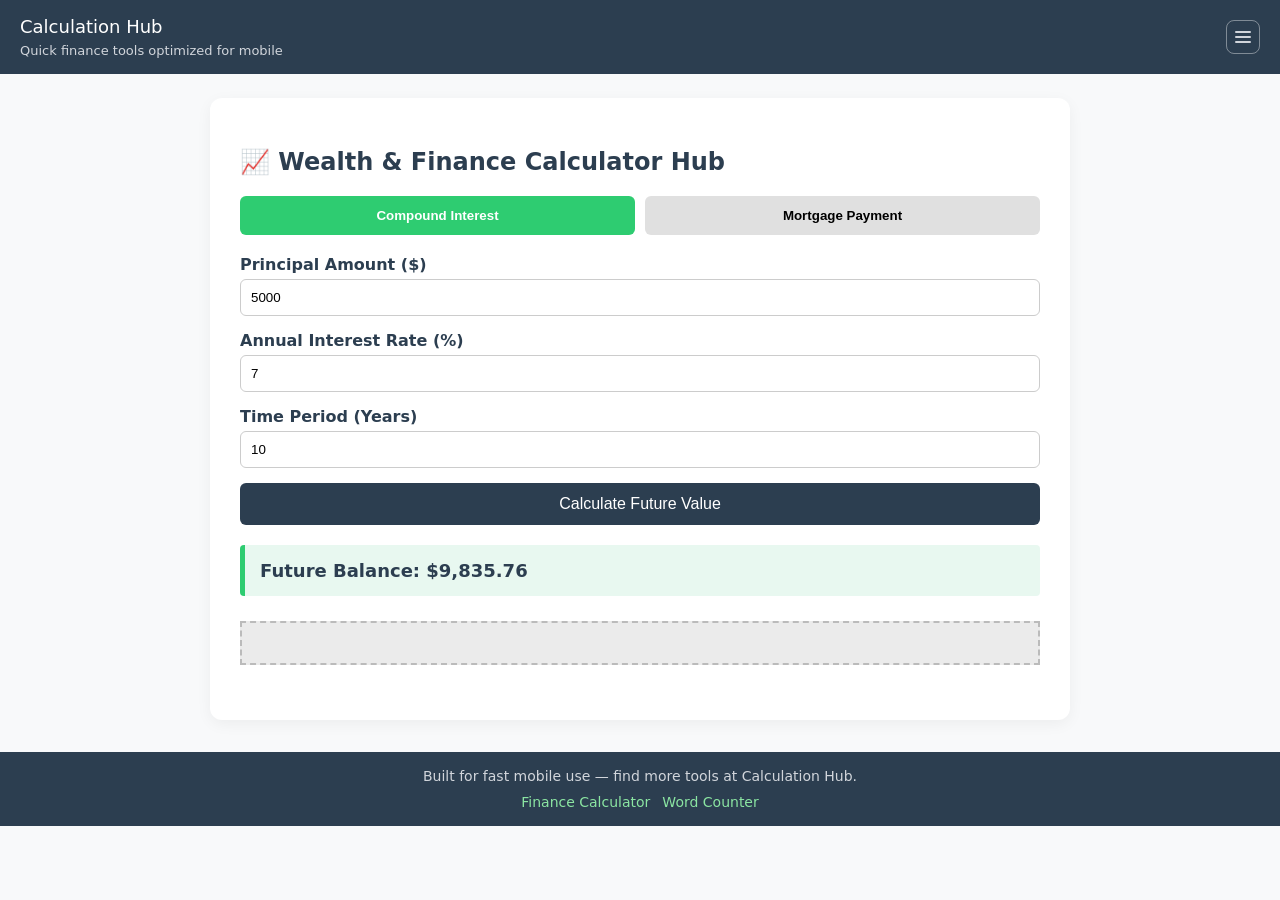
==== index.html @ b9206630 "ads integration" ====
<!DOCTYPE html>
<html lang="en">
<head>
    <meta charset="UTF-8">
    <meta name="viewport" content="width=device-width, initial-scale=1.0">
    <title>Ultimate Finance & Mortgage Calculator</title>
    <script async src="https://pagead2.googlesyndication.com/pagead/js/adsbygoogle.js?client=ca-pub-1607159692390166"
     crossorigin="anonymous"></script>
    <style>
        :root { --primary: #2ecc71; --dark: #2c3e50; --light: #f8f9fa; }
        body { font-family: 'Segoe UI', system-ui, sans-serif; background: var(--light); color: var(--dark); margin: 0; padding: 0; }
        .container { max-width: 800px; margin: 24px auto 32px; background: white; padding: 30px; border-radius: 12px; box-shadow: 0 4px 15px rgba(0,0,0,0.05); }
        .tabs { display: flex; gap: 10px; margin-bottom: 20px; }
        .tab-btn { flex: 1; padding: 12px; border: none; background: #e0e0e0; cursor: pointer; font-weight: bold; border-radius: 6px; transition: 0.3s; }
        .tab-btn.active { background: var(--primary); color: white; }
        .tab-content { display: none; }
        .tab-content.active { display: block; }
        .input-group { margin-bottom: 15px; }
        label { display: block; margin-bottom: 5px; font-weight: 600; }
        input { width: 100%; padding: 10px; border: 1px solid #ccc; border-radius: 6px; box-sizing: border-box; }
        button.calc-btn { width: 100%; padding: 12px; background: var(--dark); color: white; border: none; border-radius: 6px; font-size: 16px; cursor: pointer; }
        .result { margin-top: 20px; padding: 15px; background: #e8f8f0; border-left: 5px solid var(--primary); border-radius: 4px; font-size: 18px; font-weight: bold; }
        .ad-slot { margin: 25px 0; padding: 20px; background: #ebebeb; border: 2px dashed #bbb; text-align: center; color: #777; font-size: 12px; }
        .site-header,
        .site-footer { display: block; }
        .site-header { background: var(--dark); color: white; padding: 16px 20px; position: sticky; top: 0; z-index: 20; }
        .site-header .header-top { display: flex; justify-content: space-between; align-items: center; gap: 12px; position: relative; }
        .site-header .title { margin: 0; font-size: 18px; }
        .site-header .subtitle { margin: 6px 0 0; font-size: 13px; color: #d1d5db; }
        .site-header .nav-toggle { display: none; background: transparent; border: 1px solid rgba(255,255,255,0.4); border-radius: 8px; color: white; width: 42px; height: 42px; font-size: 20px; cursor: pointer; }
        .site-header .nav-menu { display: none; margin-top: 12px; gap: 10px; flex-direction: column; }
        .site-header.expanded .nav-menu { display: flex; }
        .header-actions { display: flex; align-items: center; gap: 10px; }
        .category-toggle { position: relative; background: transparent; border: 1px solid rgba(255,255,255,0.4); border-radius: 8px; width: 34px; height: 34px; cursor: pointer; display: inline-flex; align-items: center; justify-content: center; padding: 0; }
        .category-toggle span,
        .category-toggle::before,
        .category-toggle::after {
            content: "";
            position: absolute;
            width: 16px;
            height: 2px;
            background: #d1d5db;
            border-radius: 1px;
        }
        .category-toggle span { top: 50%; transform: translateY(-50%); }
        .category-toggle::before { top: 10px; }
        .category-toggle::after { bottom: 10px; }
        .category-toggle.open span,
        .category-toggle.open::before,
        .category-toggle.open::after { background: #8be5a2; }
        .category-menu {
            position: absolute;
            top: calc(100% + 10px);
            right: 0;
            width: min(260px, calc(100vw - 40px));
            background: rgba(44, 62, 80, 0.98);
            border: 1px solid rgba(255,255,255,0.12);
            border-radius: 12px;
            padding: 12px;
            display: flex;
            flex-direction: column;
            gap: 10px;
            opacity: 0;
            max-height: 0;
            overflow: hidden;
            transform: translateY(-10px);
            transition: opacity 0.2s ease, max-height 0.25s ease, transform 0.2s ease;
            z-index: 30;
        }
        .category-menu.expanded {
            opacity: 1;
            max-height: 240px;
            transform: translateY(0);
        }
        .category-btn { border: 1px solid rgba(255,255,255,0.18); background: rgba(255,255,255,0.06); color: white; border-radius: 10px; padding: 10px 14px; font-size: 13px; cursor: pointer; }
        .category-btn.active { background: rgba(255,255,255,0.14); }
        .nav-link { display: block; width: 100%; padding: 12px; border: 1px solid rgba(255,255,255,0.18); border-radius: 8px; background: rgba(255,255,255,0.05); color: white; text-align: left; font-weight: 600; cursor: pointer; }
        .nav-link.active { background: rgba(255,255,255,0.16); }
        .site-footer { background: var(--dark); color: #d1d5db; padding: 16px 20px; text-align: center; font-size: 14px; }
        .site-footer a { color: #8be5a2; text-decoration: none; }
        .footer-links { margin-top: 10px; display: flex; flex-wrap: wrap; justify-content: center; gap: 12px; }

        @media (max-width: 720px) {
            body { padding: 0; }
            .site-header,
            .site-footer { display: block; }
            .site-header { padding-bottom: 12px; }
            .site-header .header-top { width: 100%; }
            .site-header .header-right { width: 100%; justify-content: flex-end; flex-direction: column; align-items: flex-end; margin-left: 0; }
            .header-actions { margin-left: auto; }
            .site-header .nav-menu { display: none; flex-direction: column; }
            .site-header.expanded .nav-menu { display: flex; }
            .container { margin: 0; border-radius: 0; min-height: calc(100vh - 172px); box-shadow: none; }
            .container { padding: 20px; }
            .tabs { flex-direction: column; }
            .tab-btn { width: 100%; }
            .nav-toggle { display: inline-flex; justify-content: center; align-items: center; }
            .category-menu { width: min(240px, calc(100vw - 40px)); right: 10px; }
        }
    </style>
</head>
<body>
<header class="site-header">
    <div class="header-top">
        <div>
            <p class="title">Calculation Hub</p>
            <p class="subtitle">Quick finance tools optimized for mobile</p>
            <div class="category-menu" id="categoryMenu">
                <button class="category-btn active" onclick="setCategory('Finance', this)">Finance</button>
                <button class="category-btn" onclick="setCategory('Word Tools', this)">Word Tools</button>
            </div>
        </div>
        <div class="header-actions">
            <button class="category-toggle" aria-expanded="false" onclick="toggleCategoryMenu()"><span></span></button>
            <button class="nav-toggle" aria-expanded="false" onclick="toggleNav()">☰</button>
        </div>
    </div>
    <nav class="nav-menu" aria-label="Mobile navigation">
        <button class="nav-link active" onclick="switchTab('interest', this); toggleNav(false)">Compound Interest</button>
        <button class="nav-link" onclick="switchTab('mortgage', this); toggleNav(false)">Mortgage Payment</button>
        <a class="nav-link" href="word_counter.html">Word Counter</a>
    </nav>
</header>
<div class="container">
    <h2>📈 Wealth & Finance Calculator Hub</h2>
    
    <div class="tabs">
        <button class="tab-btn active" onclick="switchTab('interest')">Compound Interest</button>
        <button class="tab-btn" onclick="switchTab('mortgage')">Mortgage Payment</button>
    </div>

    <!-- COMPOUND INTEREST -->
    <div id="interest" class="tab-content active">
        <div class="input-group"><label>Principal Amount ($)</label><input type="number" id="p-amount" value="5000"></div>
        <div class="input-group"><label>Annual Interest Rate (%)</label><input type="number" id="p-rate" value="7" step="0.1"></div>
        <div class="input-group"><label>Time Period (Years)</label><input type="number" id="p-years" value="10"></div>
        <button class="calc-btn" onclick="calcInterest()">Calculate Future Value</button>
        <div id="interest-res" class="result">Future Balance: $9,835.76</div>
    </div>

    <!-- AD SLOT POSITION 1 (Keeps users viewing ads while shifting tabs) -->
    <div class="ad-slot">
        <!-- calculation-hub-ad -->
        <ins class="adsbygoogle"
            style="display:block"
            data-ad-client="ca-pub-1607159692390166"
            data-ad-slot="7543509719"
            data-ad-format="auto"
            data-full-width-responsive="true"></ins>
        <script>
            (adsbygoogle = window.adsbygoogle || []).push({});
        </script>
    </div>

    <!-- MORTGAGE CALCULATOR -->
    <div id="mortgage" class="tab-content">
        <div class="input-group"><label>Home Price ($)</label><input type="number" id="m-price" value="300000"></div>
        <div class="input-group"><label>Down Payment ($)</label><input type="number" id="m-down" value="60000"></div>
        <div class="input-group"><label>Interest Rate (%)</label><input type="number" id="m-rate" value="5" step="0.1"></div>
        <div class="input-group"><label>Loan Term (Years)</label><input type="number" id="m-years" value="30"></div>
        <button class="calc-btn" onclick="calcMortgage()">Calculate Monthly Payment</button>
        <div id="mortgage-res" class="result">Monthly Payment: $1,288.37</div>
    </div>
</div>

<script>
    function switchTab(tabId, source) {
        document.querySelectorAll('.tab-content').forEach(el => el.classList.remove('active'));
        document.querySelectorAll('.tab-btn').forEach(el => el.classList.remove('active'));
        document.querySelectorAll('.nav-link').forEach(el => el.classList.remove('active'));
        document.getElementById(tabId).classList.add('active');
        if (source) source.classList.add('active');
    }
    function toggleNav(forceOpen) {
        const header = document.querySelector('.site-header');
        const isOpen = typeof forceOpen === 'boolean' ? forceOpen : !header.classList.contains('expanded');
        header.classList.toggle('expanded', isOpen);
        document.querySelector('.nav-toggle').setAttribute('aria-expanded', isOpen);
    }
    function setCategory(category, element) {
        document.querySelectorAll('.category-btn').forEach(btn => btn.classList.toggle('active', btn === element));
        const subtitle = document.querySelector('.site-header .subtitle');
        if (category === 'Word Tools') {
            subtitle.textContent = 'Text utilities and quick calculators';
        } else {
            subtitle.textContent = 'Quick finance tools optimized for mobile';
        }
    }
    function toggleCategoryMenu(forceOpen) {
        const menu = document.getElementById('categoryMenu');
        const toggle = document.querySelector('.category-toggle');
        const isOpen = typeof forceOpen === 'boolean' ? forceOpen : !menu.classList.contains('expanded');
        menu.classList.toggle('expanded', isOpen);
        toggle.setAttribute('aria-expanded', isOpen);
        toggle.classList.toggle('open', isOpen);
    }
    function calcInterest() {
        let p = parseFloat(document.getElementById('p-amount').value);
        let r = parseFloat(document.getElementById('p-rate').value) / 100;
        let t = parseFloat(document.getElementById('p-years').value);
        let a = p * Math.pow((1 + r), t);
        document.getElementById('interest-res').innerText = `Future Balance: $${a.toFixed(2)}`;
    }
    function calcMortgage() {
        let p = parseFloat(document.getElementById('m-price').value) - parseFloat(document.getElementById('m-down').value);
        let r = (parseFloat(document.getElementById('m-rate').value) / 100) / 12;
        let n = parseFloat(document.getElementById('m-years').value) * 12;
        let m = p * (r * Math.pow(1 + r, n)) / (Math.pow(1 + r, n) - 1);
        document.getElementById('mortgage-res').innerText = `Monthly Payment: $${m.toFixed(2)}`;
    }
</script>
</div>
<footer class="site-footer">
    Built for fast mobile use — find more tools at Calculation Hub.
    <div class="footer-links">
        <a href="index.html">Finance Calculator</a>
        <a href="word_counter.html">Word Counter</a>
    </div>
</footer>
</body>
</html>
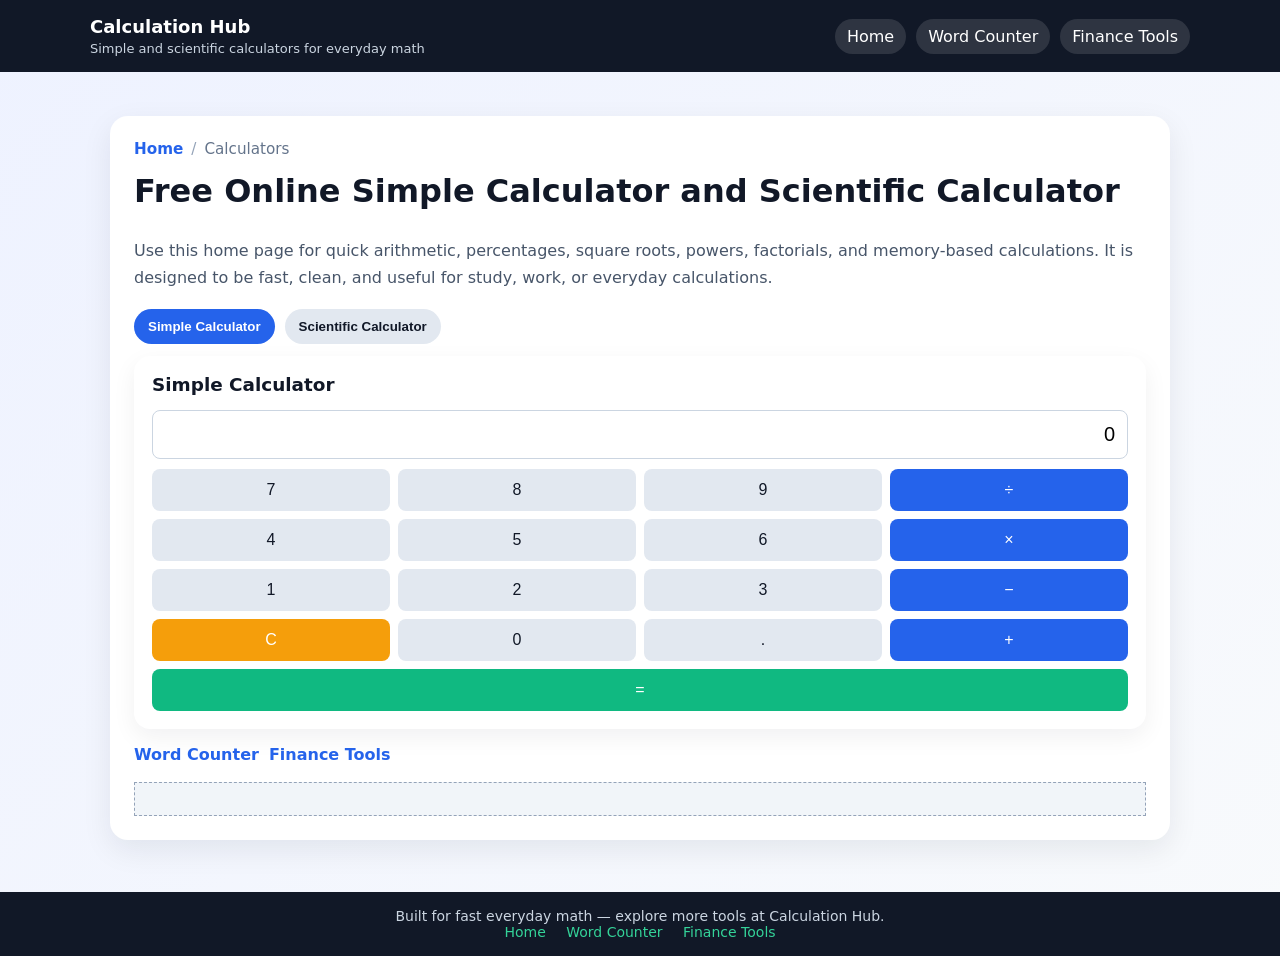
==== commit 4abb69b7: "home page upate" ====
--- a/index.html
+++ b/index.html
@@ -3,99 +3,82 @@
 <head>
     <meta charset="UTF-8">
     <meta name="viewport" content="width=device-width, initial-scale=1.0">
-    <title>Ultimate Finance & Mortgage Calculator</title>
-    <script async src="https://pagead2.googlesyndication.com/pagead/js/adsbygoogle.js?client=ca-pub-1607159692390166"
-     crossorigin="anonymous"></script>
+    <title>Free Online Simple Calculator and Scientific Calculator</title>
+    <meta name="description" content="Use our free online simple calculator and scientific calculator for everyday math, percentages, powers, square roots, and more.">
+    <meta name="keywords" content="simple calculator, scientific calculator, online calculator, math calculator, percentage calculator">
+    <meta name="robots" content="index,follow">
+    <link rel="canonical" href="https://calculation-hub.github.io/index.html">
+    <meta property="og:title" content="Free Online Simple Calculator and Scientific Calculator">
+    <meta property="og:description" content="A fast, mobile-friendly home for simple and scientific calculators.">
+    <meta property="og:type" content="website">
+    <meta property="og:url" content="https://calculation-hub.github.io/index.html">
+    <meta name="twitter:card" content="summary_large_image">
+    <meta name="twitter:title" content="Free Online Simple Calculator and Scientific Calculator">
+    <meta name="twitter:description" content="A fast, mobile-friendly home for simple and scientific calculators.">
+    <script type="application/ld+json">
+    {
+      "@context": "https://schema.org",
+      "@type": "WebSite",
+      "name": "Calculation Hub",
+      "url": "https://calculation-hub.github.io/",
+      "description": "Free online simple calculator, scientific calculator, finance tools, and word tools."
+    }
+    </script>
+    <script async src="https://www.googletagmanager.com/gtag/js?id=G-XHD0YSS1PD"></script>
+    <script>
+        window.dataLayer = window.dataLayer || [];
+        function gtag(){dataLayer.push(arguments);} 
+        gtag('js', new Date());
+        gtag('config', 'G-XHD0YSS1PD');
+    </script>
+    <script async src="https://pagead2.googlesyndication.com/pagead/js/adsbygoogle.js?client=ca-pub-1607159692390166" crossorigin="anonymous"></script>
     <style>
-        :root { --primary: #2ecc71; --dark: #2c3e50; --light: #f8f9fa; }
-        body { font-family: 'Segoe UI', system-ui, sans-serif; background: var(--light); color: var(--dark); margin: 0; padding: 0; }
-        .container { max-width: 800px; margin: 24px auto 32px; background: white; padding: 30px; border-radius: 12px; box-shadow: 0 4px 15px rgba(0,0,0,0.05); }
-        .tabs { display: flex; gap: 10px; margin-bottom: 20px; }
-        .tab-btn { flex: 1; padding: 12px; border: none; background: #e0e0e0; cursor: pointer; font-weight: bold; border-radius: 6px; transition: 0.3s; }
-        .tab-btn.active { background: var(--primary); color: white; }
-        .tab-content { display: none; }
-        .tab-content.active { display: block; }
-        .input-group { margin-bottom: 15px; }
-        label { display: block; margin-bottom: 5px; font-weight: 600; }
-        input { width: 100%; padding: 10px; border: 1px solid #ccc; border-radius: 6px; box-sizing: border-box; }
-        button.calc-btn { width: 100%; padding: 12px; background: var(--dark); color: white; border: none; border-radius: 6px; font-size: 16px; cursor: pointer; }
-        .result { margin-top: 20px; padding: 15px; background: #e8f8f0; border-left: 5px solid var(--primary); border-radius: 4px; font-size: 18px; font-weight: bold; }
-        .ad-slot { margin: 25px 0; padding: 20px; background: #ebebeb; border: 2px dashed #bbb; text-align: center; color: #777; font-size: 12px; }
-        .site-header,
-        .site-footer { display: block; }
+        :root { --primary: #2563eb; --accent: #10b981; --dark: #111827; --light: #f8fafc; }
+        * { box-sizing: border-box; }
+        body { font-family: 'Segoe UI', system-ui, sans-serif; background: linear-gradient(135deg, #eef2ff, #f8fafc); color: var(--dark); margin: 0; padding: 0; }
         .site-header { background: var(--dark); color: white; padding: 16px 20px; position: sticky; top: 0; z-index: 20; }
-        .site-header .header-top { display: flex; justify-content: space-between; align-items: center; gap: 12px; position: relative; }
-        .site-header .title { margin: 0; font-size: 18px; }
-        .site-header .subtitle { margin: 6px 0 0; font-size: 13px; color: #d1d5db; }
-        .site-header .nav-toggle { display: none; background: transparent; border: 1px solid rgba(255,255,255,0.4); border-radius: 8px; color: white; width: 42px; height: 42px; font-size: 20px; cursor: pointer; }
-        .site-header .nav-menu { display: none; margin-top: 12px; gap: 10px; flex-direction: column; }
-        .site-header.expanded .nav-menu { display: flex; }
-        .header-actions { display: flex; align-items: center; gap: 10px; }
-        .category-toggle { position: relative; background: transparent; border: 1px solid rgba(255,255,255,0.4); border-radius: 8px; width: 34px; height: 34px; cursor: pointer; display: inline-flex; align-items: center; justify-content: center; padding: 0; }
-        .category-toggle span,
-        .category-toggle::before,
-        .category-toggle::after {
-            content: "";
-            position: absolute;
-            width: 16px;
-            height: 2px;
-            background: #d1d5db;
-            border-radius: 1px;
-        }
-        .category-toggle span { top: 50%; transform: translateY(-50%); }
-        .category-toggle::before { top: 10px; }
-        .category-toggle::after { bottom: 10px; }
-        .category-toggle.open span,
-        .category-toggle.open::before,
-        .category-toggle.open::after { background: #8be5a2; }
-        .category-menu {
-            position: absolute;
-            top: calc(100% + 10px);
-            right: 0;
-            width: min(260px, calc(100vw - 40px));
-            background: rgba(44, 62, 80, 0.98);
-            border: 1px solid rgba(255,255,255,0.12);
-            border-radius: 12px;
-            padding: 12px;
-            display: flex;
-            flex-direction: column;
-            gap: 10px;
-            opacity: 0;
-            max-height: 0;
-            overflow: hidden;
-            transform: translateY(-10px);
-            transition: opacity 0.2s ease, max-height 0.25s ease, transform 0.2s ease;
-            z-index: 30;
-        }
-        .category-menu.expanded {
-            opacity: 1;
-            max-height: 240px;
-            transform: translateY(0);
-        }
-        .category-btn { border: 1px solid rgba(255,255,255,0.18); background: rgba(255,255,255,0.06); color: white; border-radius: 10px; padding: 10px 14px; font-size: 13px; cursor: pointer; }
-        .category-btn.active { background: rgba(255,255,255,0.14); }
-        .nav-link { display: block; width: 100%; padding: 12px; border: 1px solid rgba(255,255,255,0.18); border-radius: 8px; background: rgba(255,255,255,0.05); color: white; text-align: left; font-weight: 600; cursor: pointer; }
-        .nav-link.active { background: rgba(255,255,255,0.16); }
-        .site-footer { background: var(--dark); color: #d1d5db; padding: 16px 20px; text-align: center; font-size: 14px; }
-        .site-footer a { color: #8be5a2; text-decoration: none; }
-        .footer-links { margin-top: 10px; display: flex; flex-wrap: wrap; justify-content: center; gap: 12px; }
-
+        .site-header .header-top { max-width: 1100px; margin: 0 auto; display: flex; justify-content: space-between; align-items: center; gap: 12px; }
+        .site-header .title { margin: 0; font-size: 18px; font-weight: 700; }
+        .site-header .subtitle { margin: 4px 0 0; font-size: 13px; color: #cbd5e1; }
+        .site-header nav { display: flex; gap: 10px; flex-wrap: wrap; }
+        .site-header nav a { color: white; text-decoration: none; padding: 8px 12px; border-radius: 999px; background: rgba(255,255,255,0.12); }
+        .container { max-width: 1100px; margin: 24px auto 32px; padding: 20px; }
+        .hero { background: white; border-radius: 18px; padding: 24px; box-shadow: 0 10px 30px rgba(15, 23, 42, 0.08); }
+        .hero h1 { margin-top: 0; font-size: 2rem; color: var(--dark); }
+        .hero p { color: #475569; line-height: 1.7; }
+        .breadcrumbs { display: flex; flex-wrap: wrap; gap: 8px; margin-bottom: 14px; font-size: 0.95rem; color: #64748b; }
+        .breadcrumbs a { color: var(--primary); text-decoration: none; font-weight: 600; }
+        .breadcrumbs .sep { color: #94a3b8; }
+        .calculator-tabs { display: flex; gap: 10px; flex-wrap: wrap; margin: 18px 0 12px; }
+        .calc-tab { border: none; padding: 10px 14px; border-radius: 999px; background: #e2e8f0; color: var(--dark); cursor: pointer; font-weight: 600; }
+        .calc-tab.active { background: var(--primary); color: white; }
+        .tab-panel { display: none; }
+        .tab-panel.active { display: block; }
+        .card { background: #fff; border-radius: 16px; padding: 18px; box-shadow: 0 8px 24px rgba(15, 23, 42, 0.06); }
+        .card h2 { margin-top: 0; font-size: 1.15rem; }
+        .display { width: 100%; padding: 12px; border-radius: 8px; border: 1px solid #cbd5e1; font-size: 1.25rem; margin-bottom: 10px; text-align: right; }
+        .buttons { display: grid; grid-template-columns: repeat(4, 1fr); gap: 8px; }
+        .btn { border: none; padding: 12px; border-radius: 8px; font-size: 1rem; cursor: pointer; background: #e2e8f0; color: var(--dark); }
+        .btn.operator { background: var(--primary); color: white; }
+        .btn.equal { background: var(--accent); color: white; }
+        .btn.clear { background: #f59e0b; color: white; }
+        .scientific-grid { display: grid; grid-template-columns: repeat(4, 1fr); gap: 8px; margin-top: 10px; }
+        .link-row { display: flex; flex-wrap: wrap; gap: 10px; margin-top: 16px; }
+        .link-row a { text-decoration: none; color: var(--primary); font-weight: 600; }
+        .ad-slot { margin-top: 18px; padding: 16px; background: #f1f5f9; border: 1px dashed #94a3b8; text-align: center; color: #64748b; }
+        .site-footer { background: var(--dark); color: #cbd5e1; padding: 16px 20px; text-align: center; font-size: 14px; }
+        .site-footer a { color: #34d399; text-decoration: none; margin: 0 8px; }
         @media (max-width: 720px) {
-            body { padding: 0; }
-            .site-header,
-            .site-footer { display: block; }
-            .site-header { padding-bottom: 12px; }
-            .site-header .header-top { width: 100%; }
-            .site-header .header-right { width: 100%; justify-content: flex-end; flex-direction: column; align-items: flex-end; margin-left: 0; }
-            .header-actions { margin-left: auto; }
-            .site-header .nav-menu { display: none; flex-direction: column; }
-            .site-header.expanded .nav-menu { display: flex; }
-            .container { margin: 0; border-radius: 0; min-height: calc(100vh - 172px); box-shadow: none; }
-            .container { padding: 20px; }
-            .tabs { flex-direction: column; }
-            .tab-btn { width: 100%; }
-            .nav-toggle { display: inline-flex; justify-content: center; align-items: center; }
-            .category-menu { width: min(240px, calc(100vw - 40px)); right: 10px; }
+            .site-header .header-top { flex-direction: column; align-items: flex-start; }
+            .site-header nav { width: 100%; }
+            .site-header nav a { flex: 1; text-align: center; }
+            .container { padding: 14px; }
+            .hero { padding: 18px; }
+            .hero h1 { font-size: 1.5rem; }
+            .calculator-tabs { gap: 8px; }
+            .calc-tab { width: 100%; }
+            .buttons, .scientific-grid { gap: 6px; }
+            .btn { padding: 10px; font-size: 0.95rem; }
         }
     </style>
 </head>
@@ -104,117 +87,221 @@
     <div class="header-top">
         <div>
             <p class="title">Calculation Hub</p>
-            <p class="subtitle">Quick finance tools optimized for mobile</p>
-            <div class="category-menu" id="categoryMenu">
-                <button class="category-btn active" onclick="setCategory('Finance', this)">Finance</button>
-                <button class="category-btn" onclick="setCategory('Word Tools', this)">Word Tools</button>
-            </div>
-        </div>
-        <div class="header-actions">
-            <button class="category-toggle" aria-expanded="false" onclick="toggleCategoryMenu()"><span></span></button>
-            <button class="nav-toggle" aria-expanded="false" onclick="toggleNav()">☰</button>
-        </div>
+            <p class="subtitle">Simple and scientific calculators for everyday math</p>
+        </div>
+        <nav>
+            <a href="index.html">Home</a>
+            <a href="word_counter.html">Word Counter</a>
+            <a href="finance.html">Finance Tools</a>
+        </nav>
     </div>
-    <nav class="nav-menu" aria-label="Mobile navigation">
-        <button class="nav-link active" onclick="switchTab('interest', this); toggleNav(false)">Compound Interest</button>
-        <button class="nav-link" onclick="switchTab('mortgage', this); toggleNav(false)">Mortgage Payment</button>
-        <a class="nav-link" href="word_counter.html">Word Counter</a>
-    </nav>
 </header>
 <div class="container">
-    <h2>📈 Wealth & Finance Calculator Hub</h2>
-    
-    <div class="tabs">
-        <button class="tab-btn active" onclick="switchTab('interest')">Compound Interest</button>
-        <button class="tab-btn" onclick="switchTab('mortgage')">Mortgage Payment</button>
-    </div>
-
-    <!-- COMPOUND INTEREST -->
-    <div id="interest" class="tab-content active">
-        <div class="input-group"><label>Principal Amount ($)</label><input type="number" id="p-amount" value="5000"></div>
-        <div class="input-group"><label>Annual Interest Rate (%)</label><input type="number" id="p-rate" value="7" step="0.1"></div>
-        <div class="input-group"><label>Time Period (Years)</label><input type="number" id="p-years" value="10"></div>
-        <button class="calc-btn" onclick="calcInterest()">Calculate Future Value</button>
-        <div id="interest-res" class="result">Future Balance: $9,835.76</div>
-    </div>
-
-    <!-- AD SLOT POSITION 1 (Keeps users viewing ads while shifting tabs) -->
-    <div class="ad-slot">
-        <!-- calculation-hub-ad -->
-        <ins class="adsbygoogle"
-            style="display:block"
-            data-ad-client="ca-pub-1607159692390166"
-            data-ad-slot="7543509719"
-            data-ad-format="auto"
-            data-full-width-responsive="true"></ins>
-        <script>
-            (adsbygoogle = window.adsbygoogle || []).push({});
-        </script>
-    </div>
-
-    <!-- MORTGAGE CALCULATOR -->
-    <div id="mortgage" class="tab-content">
-        <div class="input-group"><label>Home Price ($)</label><input type="number" id="m-price" value="300000"></div>
-        <div class="input-group"><label>Down Payment ($)</label><input type="number" id="m-down" value="60000"></div>
-        <div class="input-group"><label>Interest Rate (%)</label><input type="number" id="m-rate" value="5" step="0.1"></div>
-        <div class="input-group"><label>Loan Term (Years)</label><input type="number" id="m-years" value="30"></div>
-        <button class="calc-btn" onclick="calcMortgage()">Calculate Monthly Payment</button>
-        <div id="mortgage-res" class="result">Monthly Payment: $1,288.37</div>
-    </div>
+    <section class="hero">
+        <div class="breadcrumbs" aria-label="Breadcrumb">
+            <a href="index.html">Home</a>
+            <span class="sep">/</span>
+            <span>Calculators</span>
+        </div>
+        <h1>Free Online Simple Calculator and Scientific Calculator</h1>
+        <p>Use this home page for quick arithmetic, percentages, square roots, powers, factorials, and memory-based calculations. It is designed to be fast, clean, and useful for study, work, or everyday calculations.</p>
+        <div class="calculator-tabs" role="tablist" aria-label="Calculator selector">
+            <button class="calc-tab active" onclick="showCalculator('simple')">Simple Calculator</button>
+            <button class="calc-tab" onclick="showCalculator('scientific')">Scientific Calculator</button>
+        </div>
+        <div id="simple-panel" class="tab-panel active">
+            <div class="card">
+                <h2>Simple Calculator</h2>
+                <input class="display" id="simple-display" value="0" readonly>
+                <div class="buttons">
+                    <button class="btn" onclick="appendValue('7')">7</button>
+                    <button class="btn" onclick="appendValue('8')">8</button>
+                    <button class="btn" onclick="appendValue('9')">9</button>
+                    <button class="btn operator" onclick="appendValue('/')">÷</button>
+                    <button class="btn" onclick="appendValue('4')">4</button>
+                    <button class="btn" onclick="appendValue('5')">5</button>
+                    <button class="btn" onclick="appendValue('6')">6</button>
+                    <button class="btn operator" onclick="appendValue('*')">×</button>
+                    <button class="btn" onclick="appendValue('1')">1</button>
+                    <button class="btn" onclick="appendValue('2')">2</button>
+                    <button class="btn" onclick="appendValue('3')">3</button>
+                    <button class="btn operator" onclick="appendValue('-')">−</button>
+                    <button class="btn clear" onclick="clearSimple()">C</button>
+                    <button class="btn" onclick="appendValue('0')">0</button>
+                    <button class="btn" onclick="appendValue('.')">.</button>
+                    <button class="btn operator" onclick="appendValue('+')">+</button>
+                    <button class="btn equal" onclick="calculateSimple()" style="grid-column: span 4;">=</button>
+                </div>
+            </div>
+        </div>
+        <div id="scientific-panel" class="tab-panel">
+            <div class="card">
+                <h2>Scientific Calculator</h2>
+                <input class="display" id="scientific-display" value="0" readonly>
+                <div class="scientific-grid">
+                    <button class="btn" onclick="appendScientific('7')">7</button>
+                    <button class="btn" onclick="appendScientific('8')">8</button>
+                    <button class="btn" onclick="appendScientific('9')">9</button>
+                    <button class="btn operator" onclick="appendScientific('(')">(</button>
+                    <button class="btn" onclick="appendScientific('4')">4</button>
+                    <button class="btn" onclick="appendScientific('5')">5</button>
+                    <button class="btn" onclick="appendScientific('6')">6</button>
+                    <button class="btn operator" onclick="appendScientific(')')">)</button>
+                    <button class="btn" onclick="appendScientific('1')">1</button>
+                    <button class="btn" onclick="appendScientific('2')">2</button>
+                    <button class="btn" onclick="appendScientific('3')">3</button>
+                    <button class="btn operator" onclick="appendScientific('^')">xʸ</button>
+                    <button class="btn clear" onclick="clearScientific()">C</button>
+                    <button class="btn" onclick="appendScientific('0')">0</button>
+                    <button class="btn operator" onclick="appendScientific('.')">.</button>
+                    <button class="btn operator" onclick="appendScientific('+')">+</button>
+                    <button class="btn" onclick="evaluateScientific('percent')">%</button>
+                    <button class="btn" onclick="evaluateScientific('square')">x²</button>
+                    <button class="btn" onclick="evaluateScientific('cube')">x³</button>
+                    <button class="btn" onclick="evaluateScientific('factorial')">x!</button>
+                    <button class="btn" onclick="evaluateScientific('memory-clear')">MC</button>
+                    <button class="btn" onclick="evaluateScientific('memory-recall')">MR</button>
+                    <button class="btn" onclick="evaluateScientific('memory-add')">M+</button>
+                    <button class="btn" onclick="evaluateScientific('memory-subtract')">M-</button>
+                    <button class="btn" onclick="evaluateScientific('sqrt')">√</button>
+                    <button class="btn" onclick="evaluateScientific('sin')">sin</button>
+                    <button class="btn" onclick="evaluateScientific('cos')">cos</button>
+                    <button class="btn" onclick="evaluateScientific('tan')">tan</button>
+                    <button class="btn" onclick="evaluateScientific('log')">log</button>
+                    <button class="btn" onclick="evaluateScientific('pi')">π</button>
+                    <button class="btn" onclick="evaluateScientific('exp')">e</button>
+                    <button class="btn equal" onclick="calculateScientific()">=</button>
+                </div>
+            </div>
+        </div>
+        <div class="link-row">
+            <a href="word_counter.html">Word Counter</a>
+            <a href="finance.html">Finance Tools</a>
+        </div>
+        <div class="ad-slot">
+            <ins class="adsbygoogle" style="display:block" data-ad-client="ca-pub-1607159692390166" data-ad-slot="7543509719" data-ad-format="auto" data-full-width-responsive="true"></ins>
+            <script>(adsbygoogle = window.adsbygoogle || []).push({});</script>
+        </div>
+    </section>
 </div>
-
 <script>
-    function switchTab(tabId, source) {
-        document.querySelectorAll('.tab-content').forEach(el => el.classList.remove('active'));
-        document.querySelectorAll('.tab-btn').forEach(el => el.classList.remove('active'));
-        document.querySelectorAll('.nav-link').forEach(el => el.classList.remove('active'));
-        document.getElementById(tabId).classList.add('active');
-        if (source) source.classList.add('active');
-    }
-    function toggleNav(forceOpen) {
-        const header = document.querySelector('.site-header');
-        const isOpen = typeof forceOpen === 'boolean' ? forceOpen : !header.classList.contains('expanded');
-        header.classList.toggle('expanded', isOpen);
-        document.querySelector('.nav-toggle').setAttribute('aria-expanded', isOpen);
-    }
-    function setCategory(category, element) {
-        document.querySelectorAll('.category-btn').forEach(btn => btn.classList.toggle('active', btn === element));
-        const subtitle = document.querySelector('.site-header .subtitle');
-        if (category === 'Word Tools') {
-            subtitle.textContent = 'Text utilities and quick calculators';
+    const simpleDisplay = document.getElementById('simple-display');
+    const scientificDisplay = document.getElementById('scientific-display');
+    let scientificMemory = 0;
+
+    function showCalculator(type) {
+        document.querySelectorAll('.calc-tab').forEach(btn => btn.classList.toggle('active', btn.textContent.includes(type === 'simple' ? 'Simple' : 'Scientific')));
+        document.querySelectorAll('.tab-panel').forEach(panel => panel.classList.remove('active'));
+        document.getElementById(type + '-panel').classList.add('active');
+    }
+
+    function appendValue(value) {
+        const current = simpleDisplay.value;
+        if (current === '0' && value !== '.') {
+            simpleDisplay.value = value;
         } else {
-            subtitle.textContent = 'Quick finance tools optimized for mobile';
-        }
-    }
-    function toggleCategoryMenu(forceOpen) {
-        const menu = document.getElementById('categoryMenu');
-        const toggle = document.querySelector('.category-toggle');
-        const isOpen = typeof forceOpen === 'boolean' ? forceOpen : !menu.classList.contains('expanded');
-        menu.classList.toggle('expanded', isOpen);
-        toggle.setAttribute('aria-expanded', isOpen);
-        toggle.classList.toggle('open', isOpen);
-    }
-    function calcInterest() {
-        let p = parseFloat(document.getElementById('p-amount').value);
-        let r = parseFloat(document.getElementById('p-rate').value) / 100;
-        let t = parseFloat(document.getElementById('p-years').value);
-        let a = p * Math.pow((1 + r), t);
-        document.getElementById('interest-res').innerText = `Future Balance: $${a.toFixed(2)}`;
-    }
-    function calcMortgage() {
-        let p = parseFloat(document.getElementById('m-price').value) - parseFloat(document.getElementById('m-down').value);
-        let r = (parseFloat(document.getElementById('m-rate').value) / 100) / 12;
-        let n = parseFloat(document.getElementById('m-years').value) * 12;
-        let m = p * (r * Math.pow(1 + r, n)) / (Math.pow(1 + r, n) - 1);
-        document.getElementById('mortgage-res').innerText = `Monthly Payment: $${m.toFixed(2)}`;
+            simpleDisplay.value = current + value;
+        }
+    }
+
+    function clearSimple() {
+        simpleDisplay.value = '0';
+    }
+
+    function calculateSimple() {
+        try {
+            simpleDisplay.value = Function('return (' + simpleDisplay.value.replace(/×/g, '*').replace(/÷/g, '/') + ')')();
+        } catch (error) {
+            simpleDisplay.value = 'Error';
+        }
+    }
+
+    function appendScientific(value) {
+        const current = scientificDisplay.value;
+        if (current === '0' && value !== '.' && value !== '-') {
+            scientificDisplay.value = value;
+        } else {
+            scientificDisplay.value = current + value;
+        }
+    }
+
+    function clearScientific() {
+        scientificDisplay.value = '0';
+    }
+
+    function calculateScientific() {
+        try {
+            const expr = scientificDisplay.value
+                .replace(/π/g, 'Math.PI')
+                .replace(/xʸ/g, '^')
+                .replace(/√/g, 'Math.sqrt')
+                .replace(/sin/g, 'Math.sin')
+                .replace(/cos/g, 'Math.cos')
+                .replace(/tan/g, 'Math.tan')
+                .replace(/log/g, 'Math.log10')
+                .replace(/exp/g, 'Math.exp');
+            scientificDisplay.value = Function('return (' + expr + ')')();
+        } catch (error) {
+            scientificDisplay.value = 'Error';
+        }
+    }
+
+    function evaluateScientific(type) {
+        const currentValue = parseFloat(scientificDisplay.value);
+
+        if (Number.isNaN(currentValue)) {
+            scientificDisplay.value = 'Error';
+            return;
+        }
+
+        if (type === 'sqrt') {
+            scientificDisplay.value = Math.sqrt(currentValue).toString();
+        } else if (type === 'sin') {
+            scientificDisplay.value = Math.sin(currentValue * Math.PI / 180).toString();
+        } else if (type === 'cos') {
+            scientificDisplay.value = Math.cos(currentValue * Math.PI / 180).toString();
+        } else if (type === 'tan') {
+            scientificDisplay.value = Math.tan(currentValue * Math.PI / 180).toString();
+        } else if (type === 'log') {
+            scientificDisplay.value = Math.log10(currentValue).toString();
+        } else if (type === 'pi') {
+            scientificDisplay.value = Math.PI.toString();
+        } else if (type === 'exp') {
+            scientificDisplay.value = Math.E.toString();
+        } else if (type === 'percent') {
+            scientificDisplay.value = (currentValue / 100).toString();
+        } else if (type === 'square') {
+            scientificDisplay.value = Math.pow(currentValue, 2).toString();
+        } else if (type === 'cube') {
+            scientificDisplay.value = Math.pow(currentValue, 3).toString();
+        } else if (type === 'factorial') {
+            if (!Number.isInteger(currentValue) || currentValue < 0) {
+                scientificDisplay.value = 'Error';
+            } else {
+                let result = 1;
+                for (let i = 2; i <= currentValue; i++) result *= i;
+                scientificDisplay.value = result.toString();
+            }
+        } else if (type === 'memory-clear') {
+            scientificMemory = 0;
+            scientificDisplay.value = '0';
+        } else if (type === 'memory-recall') {
+            scientificDisplay.value = scientificMemory.toString();
+        } else if (type === 'memory-add') {
+            scientificMemory += currentValue;
+            scientificDisplay.value = scientificMemory.toString();
+        } else if (type === 'memory-subtract') {
+            scientificMemory -= currentValue;
+            scientificDisplay.value = scientificMemory.toString();
+        }
     }
 </script>
-</div>
 <footer class="site-footer">
-    Built for fast mobile use — find more tools at Calculation Hub.
-    <div class="footer-links">
-        <a href="index.html">Finance Calculator</a>
+    Built for fast everyday math — explore more tools at Calculation Hub.
+    <div>
+        <a href="index.html">Home</a>
         <a href="word_counter.html">Word Counter</a>
+        <a href="finance.html">Finance Tools</a>
     </div>
 </footer>
 </body>
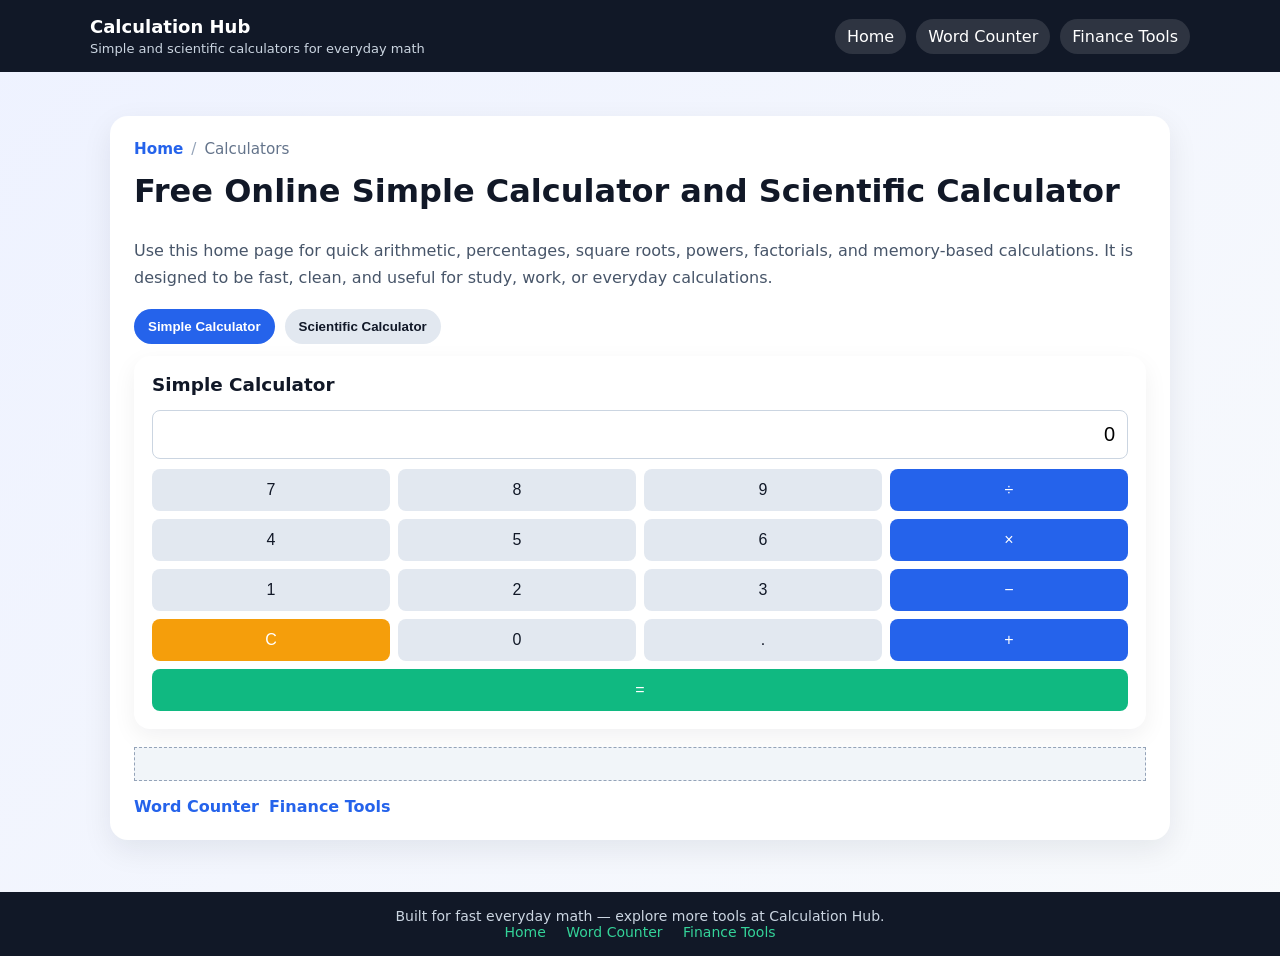
==== commit 3f63b7f8: "menu update for mobile view" ====
--- a/index.html
+++ b/index.html
@@ -37,15 +37,18 @@
         * { box-sizing: border-box; }
         body { font-family: 'Segoe UI', system-ui, sans-serif; background: linear-gradient(135deg, #eef2ff, #f8fafc); color: var(--dark); margin: 0; padding: 0; }
         .site-header { background: var(--dark); color: white; padding: 16px 20px; position: sticky; top: 0; z-index: 20; }
-        .site-header .header-top { max-width: 1100px; margin: 0 auto; display: flex; justify-content: space-between; align-items: center; gap: 12px; }
+        .site-header .header-top { max-width: 1100px; margin: 0 auto; display: flex; justify-content: space-between; align-items: center; gap: 12px; position: relative; }
         .site-header .title { margin: 0; font-size: 18px; font-weight: 700; }
         .site-header .subtitle { margin: 4px 0 0; font-size: 13px; color: #cbd5e1; }
+        .site-header .menu-toggle { display: none; border: none; background: transparent; padding: 6px; cursor: pointer; flex-direction: column; gap: 4px; }
+        .site-header .menu-toggle span { display: block; width: 22px; height: 2px; background: white; border-radius: 2px; }
         .site-header nav { display: flex; gap: 10px; flex-wrap: wrap; }
         .site-header nav a { color: white; text-decoration: none; padding: 8px 12px; border-radius: 999px; background: rgba(255,255,255,0.12); }
         .container { max-width: 1100px; margin: 24px auto 32px; padding: 20px; }
         .hero { background: white; border-radius: 18px; padding: 24px; box-shadow: 0 10px 30px rgba(15, 23, 42, 0.08); }
         .hero h1 { margin-top: 0; font-size: 2rem; color: var(--dark); }
         .hero p { color: #475569; line-height: 1.7; }
+        .hero-intro { margin-bottom: 16px; }
         .breadcrumbs { display: flex; flex-wrap: wrap; gap: 8px; margin-bottom: 14px; font-size: 0.95rem; color: #64748b; }
         .breadcrumbs a { color: var(--primary); text-decoration: none; font-weight: 600; }
         .breadcrumbs .sep { color: #94a3b8; }
@@ -69,16 +72,22 @@
         .site-footer { background: var(--dark); color: #cbd5e1; padding: 16px 20px; text-align: center; font-size: 14px; }
         .site-footer a { color: #34d399; text-decoration: none; margin: 0 8px; }
         @media (max-width: 720px) {
-            .site-header .header-top { flex-direction: column; align-items: flex-start; }
-            .site-header nav { width: 100%; }
+            .site-header .header-top { flex-direction: row; align-items: center; justify-content: space-between; width: 100%; }
+            .site-header .menu-toggle { display: inline-flex; margin-left: auto; align-self: center; position: static; }
+            .site-header nav { display: none; position: absolute; top: calc(100% + 8px); right: 0; left: 0; flex-direction: column; gap: 8px; padding: 10px; background: rgba(17, 24, 39, 0.98); border-radius: 10px; box-shadow: 0 10px 24px rgba(0,0,0,0.25); z-index: 30; }
+            .site-header nav.open { display: flex; }
             .site-header nav a { flex: 1; text-align: center; }
             .container { padding: 14px; }
-            .hero { padding: 18px; }
-            .hero h1 { font-size: 1.5rem; }
-            .calculator-tabs { gap: 8px; }
+            .hero { display: flex; flex-direction: column; padding: 18px; }
+            .hero h1 { font-size: 1.5rem; order: 0; }
+            .hero-intro { order: 4; }
+            .calculator-tabs { gap: 8px; order: 1; }
+            .tab-panel { order: 2; }
             .calc-tab { width: 100%; }
             .buttons, .scientific-grid { gap: 6px; }
             .btn { padding: 10px; font-size: 0.95rem; }
+            .ad-slot { order: 3; margin-top: 14px; }
+            .link-row { order: 5; margin-top: 12px; }
         }
     </style>
 </head>
@@ -89,7 +98,10 @@
             <p class="title">Calculation Hub</p>
             <p class="subtitle">Simple and scientific calculators for everyday math</p>
         </div>
-        <nav>
+        <button class="menu-toggle" type="button" aria-label="Toggle navigation" onclick="toggleMenu()">
+            <span></span><span></span><span></span>
+        </button>
+        <nav id="site-nav">
             <a href="index.html">Home</a>
             <a href="word_counter.html">Word Counter</a>
             <a href="finance.html">Finance Tools</a>
@@ -104,7 +116,9 @@
             <span>Calculators</span>
         </div>
         <h1>Free Online Simple Calculator and Scientific Calculator</h1>
-        <p>Use this home page for quick arithmetic, percentages, square roots, powers, factorials, and memory-based calculations. It is designed to be fast, clean, and useful for study, work, or everyday calculations.</p>
+        <div class="hero-intro">
+            <p>Use this home page for quick arithmetic, percentages, square roots, powers, factorials, and memory-based calculations. It is designed to be fast, clean, and useful for study, work, or everyday calculations.</p>
+        </div>
         <div class="calculator-tabs" role="tablist" aria-label="Calculator selector">
             <button class="calc-tab active" onclick="showCalculator('simple')">Simple Calculator</button>
             <button class="calc-tab" onclick="showCalculator('scientific')">Scientific Calculator</button>
@@ -155,6 +169,10 @@
                     <button class="btn" onclick="appendScientific('0')">0</button>
                     <button class="btn operator" onclick="appendScientific('.')">.</button>
                     <button class="btn operator" onclick="appendScientific('+')">+</button>
+                    <button class="btn operator" onclick="appendScientific('-')">−</button>
+                    <button class="btn operator" onclick="appendScientific('*')">×</button>
+                    <button class="btn operator" onclick="appendScientific('/')">÷</button>
+                    <button class="btn operator" onclick="appendScientific('%')">%</button>
                     <button class="btn" onclick="evaluateScientific('percent')">%</button>
                     <button class="btn" onclick="evaluateScientific('square')">x²</button>
                     <button class="btn" onclick="evaluateScientific('cube')">x³</button>
@@ -174,13 +192,13 @@
                 </div>
             </div>
         </div>
+        <div class="ad-slot">
+            <ins class="adsbygoogle" style="display:block" data-ad-client="ca-pub-1607159692390166" data-ad-slot="7543509719" data-ad-format="auto" data-full-width-responsive="true"></ins>
+            <script>(adsbygoogle = window.adsbygoogle || []).push({});</script>
+        </div>
         <div class="link-row">
             <a href="word_counter.html">Word Counter</a>
             <a href="finance.html">Finance Tools</a>
-        </div>
-        <div class="ad-slot">
-            <ins class="adsbygoogle" style="display:block" data-ad-client="ca-pub-1607159692390166" data-ad-slot="7543509719" data-ad-format="auto" data-full-width-responsive="true"></ins>
-            <script>(adsbygoogle = window.adsbygoogle || []).push({});</script>
         </div>
     </section>
 </div>
@@ -193,6 +211,10 @@
         document.querySelectorAll('.calc-tab').forEach(btn => btn.classList.toggle('active', btn.textContent.includes(type === 'simple' ? 'Simple' : 'Scientific')));
         document.querySelectorAll('.tab-panel').forEach(panel => panel.classList.remove('active'));
         document.getElementById(type + '-panel').classList.add('active');
+    }
+
+    function toggleMenu() {
+        document.getElementById('site-nav').classList.toggle('open');
     }
 
     function appendValue(value) {
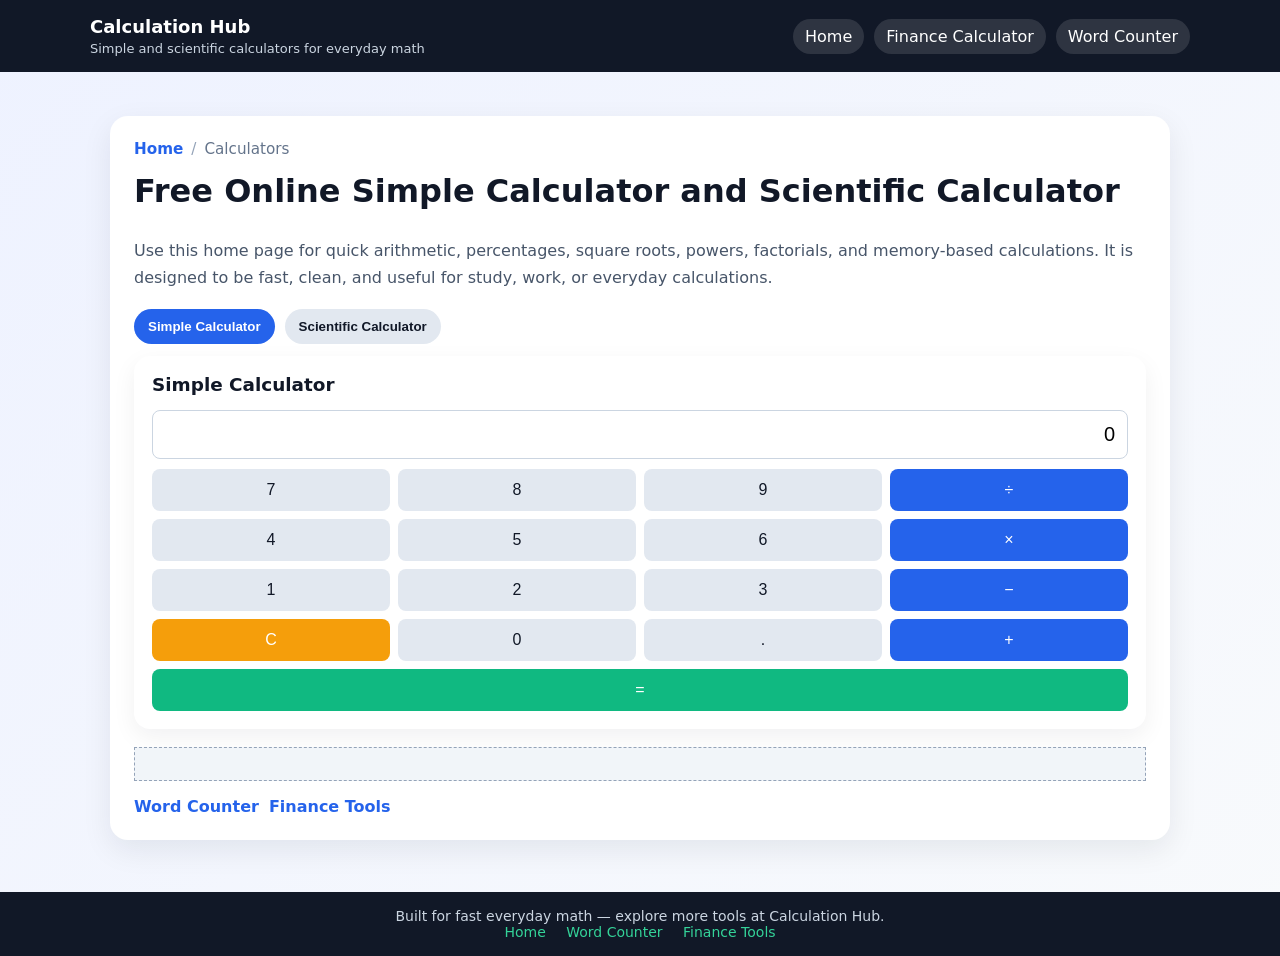
==== commit b50bb411: "fixes" ====
--- a/index.html
+++ b/index.html
@@ -15,6 +15,8 @@
     <meta name="twitter:card" content="summary_large_image">
     <meta name="twitter:title" content="Free Online Simple Calculator and Scientific Calculator">
     <meta name="twitter:description" content="A fast, mobile-friendly home for simple and scientific calculators.">
+    <link rel="stylesheet" href="assets/common.css">
+    <link rel="stylesheet" href="assets/index.css">
     <script type="application/ld+json">
     {
       "@context": "https://schema.org",
@@ -32,64 +34,6 @@
         gtag('config', 'G-XHD0YSS1PD');
     </script>
     <script async src="https://pagead2.googlesyndication.com/pagead/js/adsbygoogle.js?client=ca-pub-1607159692390166" crossorigin="anonymous"></script>
-    <style>
-        :root { --primary: #2563eb; --accent: #10b981; --dark: #111827; --light: #f8fafc; }
-        * { box-sizing: border-box; }
-        body { font-family: 'Segoe UI', system-ui, sans-serif; background: linear-gradient(135deg, #eef2ff, #f8fafc); color: var(--dark); margin: 0; padding: 0; }
-        .site-header { background: var(--dark); color: white; padding: 16px 20px; position: sticky; top: 0; z-index: 20; }
-        .site-header .header-top { max-width: 1100px; margin: 0 auto; display: flex; justify-content: space-between; align-items: center; gap: 12px; position: relative; }
-        .site-header .title { margin: 0; font-size: 18px; font-weight: 700; }
-        .site-header .subtitle { margin: 4px 0 0; font-size: 13px; color: #cbd5e1; }
-        .site-header .menu-toggle { display: none; border: none; background: transparent; padding: 6px; cursor: pointer; flex-direction: column; gap: 4px; }
-        .site-header .menu-toggle span { display: block; width: 22px; height: 2px; background: white; border-radius: 2px; }
-        .site-header nav { display: flex; gap: 10px; flex-wrap: wrap; }
-        .site-header nav a { color: white; text-decoration: none; padding: 8px 12px; border-radius: 999px; background: rgba(255,255,255,0.12); }
-        .container { max-width: 1100px; margin: 24px auto 32px; padding: 20px; }
-        .hero { background: white; border-radius: 18px; padding: 24px; box-shadow: 0 10px 30px rgba(15, 23, 42, 0.08); }
-        .hero h1 { margin-top: 0; font-size: 2rem; color: var(--dark); }
-        .hero p { color: #475569; line-height: 1.7; }
-        .hero-intro { margin-bottom: 16px; }
-        .breadcrumbs { display: flex; flex-wrap: wrap; gap: 8px; margin-bottom: 14px; font-size: 0.95rem; color: #64748b; }
-        .breadcrumbs a { color: var(--primary); text-decoration: none; font-weight: 600; }
-        .breadcrumbs .sep { color: #94a3b8; }
-        .calculator-tabs { display: flex; gap: 10px; flex-wrap: wrap; margin: 18px 0 12px; }
-        .calc-tab { border: none; padding: 10px 14px; border-radius: 999px; background: #e2e8f0; color: var(--dark); cursor: pointer; font-weight: 600; }
-        .calc-tab.active { background: var(--primary); color: white; }
-        .tab-panel { display: none; }
-        .tab-panel.active { display: block; }
-        .card { background: #fff; border-radius: 16px; padding: 18px; box-shadow: 0 8px 24px rgba(15, 23, 42, 0.06); }
-        .card h2 { margin-top: 0; font-size: 1.15rem; }
-        .display { width: 100%; padding: 12px; border-radius: 8px; border: 1px solid #cbd5e1; font-size: 1.25rem; margin-bottom: 10px; text-align: right; }
-        .buttons { display: grid; grid-template-columns: repeat(4, 1fr); gap: 8px; }
-        .btn { border: none; padding: 12px; border-radius: 8px; font-size: 1rem; cursor: pointer; background: #e2e8f0; color: var(--dark); }
-        .btn.operator { background: var(--primary); color: white; }
-        .btn.equal { background: var(--accent); color: white; }
-        .btn.clear { background: #f59e0b; color: white; }
-        .scientific-grid { display: grid; grid-template-columns: repeat(4, 1fr); gap: 8px; margin-top: 10px; }
-        .link-row { display: flex; flex-wrap: wrap; gap: 10px; margin-top: 16px; }
-        .link-row a { text-decoration: none; color: var(--primary); font-weight: 600; }
-        .ad-slot { margin-top: 18px; padding: 16px; background: #f1f5f9; border: 1px dashed #94a3b8; text-align: center; color: #64748b; }
-        .site-footer { background: var(--dark); color: #cbd5e1; padding: 16px 20px; text-align: center; font-size: 14px; }
-        .site-footer a { color: #34d399; text-decoration: none; margin: 0 8px; }
-        @media (max-width: 720px) {
-            .site-header .header-top { flex-direction: row; align-items: center; justify-content: space-between; width: 100%; }
-            .site-header .menu-toggle { display: inline-flex; margin-left: auto; align-self: center; position: static; }
-            .site-header nav { display: none; position: absolute; top: calc(100% + 8px); right: 0; left: 0; flex-direction: column; gap: 8px; padding: 10px; background: rgba(17, 24, 39, 0.98); border-radius: 10px; box-shadow: 0 10px 24px rgba(0,0,0,0.25); z-index: 30; }
-            .site-header nav.open { display: flex; }
-            .site-header nav a { flex: 1; text-align: center; }
-            .container { padding: 14px; }
-            .hero { display: flex; flex-direction: column; padding: 18px; }
-            .hero h1 { font-size: 1.5rem; order: 0; }
-            .hero-intro { order: 4; }
-            .calculator-tabs { gap: 8px; order: 1; }
-            .tab-panel { order: 2; }
-            .calc-tab { width: 100%; }
-            .buttons, .scientific-grid { gap: 6px; }
-            .btn { padding: 10px; font-size: 0.95rem; }
-            .ad-slot { order: 3; margin-top: 14px; }
-            .link-row { order: 5; margin-top: 12px; }
-        }
-    </style>
 </head>
 <body>
 <header class="site-header">
@@ -103,8 +47,8 @@
         </button>
         <nav id="site-nav">
             <a href="index.html">Home</a>
+            <a href="finance.html">Finance Calculator</a>
             <a href="word_counter.html">Word Counter</a>
-            <a href="finance.html">Finance Tools</a>
         </nav>
     </div>
 </header>
--- a/assets/common.css
+++ b/assets/common.css
@@ -0,0 +1,98 @@
+* { box-sizing: border-box; }
+
+.site-header {
+    background: #111827;
+    color: white;
+    padding: 16px 20px;
+    position: sticky;
+    top: 0;
+    z-index: 20;
+}
+
+.site-header .wrap,
+.site-header .header-top {
+    max-width: 1100px;
+    margin: 0 auto;
+    display: flex;
+    justify-content: space-between;
+    align-items: center;
+    gap: 12px;
+    position: relative;
+}
+
+.site-header .title {
+    margin: 0;
+    font-family: 'Segoe UI', system-ui, sans-serif;
+    font-size: 18px;
+    font-weight: 700;
+}
+.site-header .subtitle {
+    margin: 4px 0 0;
+    font-family: 'Segoe UI', system-ui, sans-serif;
+    font-size: 13px;
+}
+.site-header .menu-toggle {
+    display: none;
+    border: none;
+    background: transparent;
+    padding: 6px;
+    cursor: pointer;
+    flex-direction: column;
+    gap: 4px;
+}
+.site-header .menu-toggle span {
+    display: block;
+    width: 22px;
+    height: 2px;
+    background: white;
+    border-radius: 2px;
+}
+.site-header nav { display: flex; gap: 10px; flex-wrap: wrap; }
+.site-header nav a {
+    color: white;
+    text-decoration: none;
+    padding: 8px 12px;
+    border-radius: 999px;
+}
+.ad-slot,
+.ad-banner {
+    background: #f1f5f9;
+    border: 1px dashed #94a3b8;
+}
+.site-footer {
+    padding: 16px 20px;
+    text-align: center;
+    font-size: 14px;
+}
+.site-footer a { text-decoration: none; margin: 0 8px; }
+
+@media (max-width: 720px) {
+    .site-header .wrap,
+    .site-header .header-top {
+        flex-direction: row;
+        align-items: center;
+        justify-content: space-between;
+        width: 100%;
+    }
+    .site-header .menu-toggle {
+        display: inline-flex;
+        margin-left: auto;
+        align-self: center;
+        position: static;
+    }
+    .site-header nav {
+        display: none;
+        position: absolute;
+        top: calc(100% + 8px);
+        right: 0;
+        left: 0;
+        flex-direction: column;
+        gap: 8px;
+        padding: 10px;
+        border-radius: 10px;
+        box-shadow: 0 10px 24px rgba(0,0,0,0.25);
+        z-index: 30;
+    }
+    .site-header nav.open { display: flex; }
+    .site-header nav a { flex: 1; text-align: center; }
+}
--- a/assets/index.css
+++ b/assets/index.css
@@ -0,0 +1,44 @@
+:root { --primary: #2563eb; --accent: #10b981; --dark: #111827; --light: #f8fafc; }
+body { font-family: 'Segoe UI', system-ui, sans-serif; background: linear-gradient(135deg, #eef2ff, #f8fafc); color: var(--dark); margin: 0; padding: 0; }
+.site-header .subtitle { color: #cbd5e1; }
+.site-header nav a { background: rgba(255,255,255,0.12); }
+.container { max-width: 1100px; margin: 24px auto 32px; padding: 20px; }
+.hero { background: white; border-radius: 18px; padding: 24px; box-shadow: 0 10px 30px rgba(15, 23, 42, 0.08); }
+.hero h1 { margin-top: 0; font-size: 2rem; color: var(--dark); }
+.hero p { color: #475569; line-height: 1.7; }
+.hero-intro { margin-bottom: 16px; }
+.breadcrumbs { display: flex; flex-wrap: wrap; gap: 8px; margin-bottom: 14px; font-size: 0.95rem; color: #64748b; }
+.breadcrumbs a { color: var(--primary); text-decoration: none; font-weight: 600; }
+.breadcrumbs .sep { color: #94a3b8; }
+.calculator-tabs { display: flex; gap: 10px; flex-wrap: wrap; margin: 18px 0 12px; }
+.calc-tab { border: none; padding: 10px 14px; border-radius: 999px; background: #e2e8f0; color: var(--dark); cursor: pointer; font-weight: 600; }
+.calc-tab.active { background: var(--primary); color: white; }
+.tab-panel { display: none; }
+.tab-panel.active { display: block; }
+.card { background: #fff; border-radius: 16px; padding: 18px; box-shadow: 0 8px 24px rgba(15, 23, 42, 0.06); }
+.card h2 { margin-top: 0; font-size: 1.15rem; }
+.display { width: 100%; padding: 12px; border-radius: 8px; border: 1px solid #cbd5e1; font-size: 1.25rem; margin-bottom: 10px; text-align: right; }
+.buttons { display: grid; grid-template-columns: repeat(4, 1fr); gap: 8px; }
+.btn { border: none; padding: 12px; border-radius: 8px; font-size: 1rem; cursor: pointer; background: #e2e8f0; color: var(--dark); }
+.btn.operator { background: var(--primary); color: white; }
+.btn.equal { background: var(--accent); color: white; }
+.btn.clear { background: #f59e0b; color: white; }
+.scientific-grid { display: grid; grid-template-columns: repeat(4, 1fr); gap: 8px; margin-top: 10px; }
+.link-row { display: flex; flex-wrap: wrap; gap: 10px; margin-top: 16px; }
+.link-row a { text-decoration: none; color: var(--primary); font-weight: 600; }
+.ad-slot { margin-top: 18px; padding: 16px; text-align: center; color: #64748b; }
+.site-footer { background: var(--dark); color: #cbd5e1; }
+.site-footer a { color: #34d399; text-decoration: none; margin: 0 8px; }
+@media (max-width: 720px) {
+    .container { padding: 14px; }
+    .hero { display: flex; flex-direction: column; padding: 18px; }
+    .hero h1 { font-size: 1.5rem; order: 0; }
+    .hero-intro { order: 4; }
+    .calculator-tabs { gap: 8px; order: 1; }
+    .tab-panel { order: 2; }
+    .calc-tab { width: 100%; }
+    .buttons, .scientific-grid { gap: 6px; }
+    .btn { padding: 10px; font-size: 0.95rem; }
+    .ad-slot { order: 3; margin-top: 14px; }
+    .link-row { order: 5; margin-top: 12px; }
+}
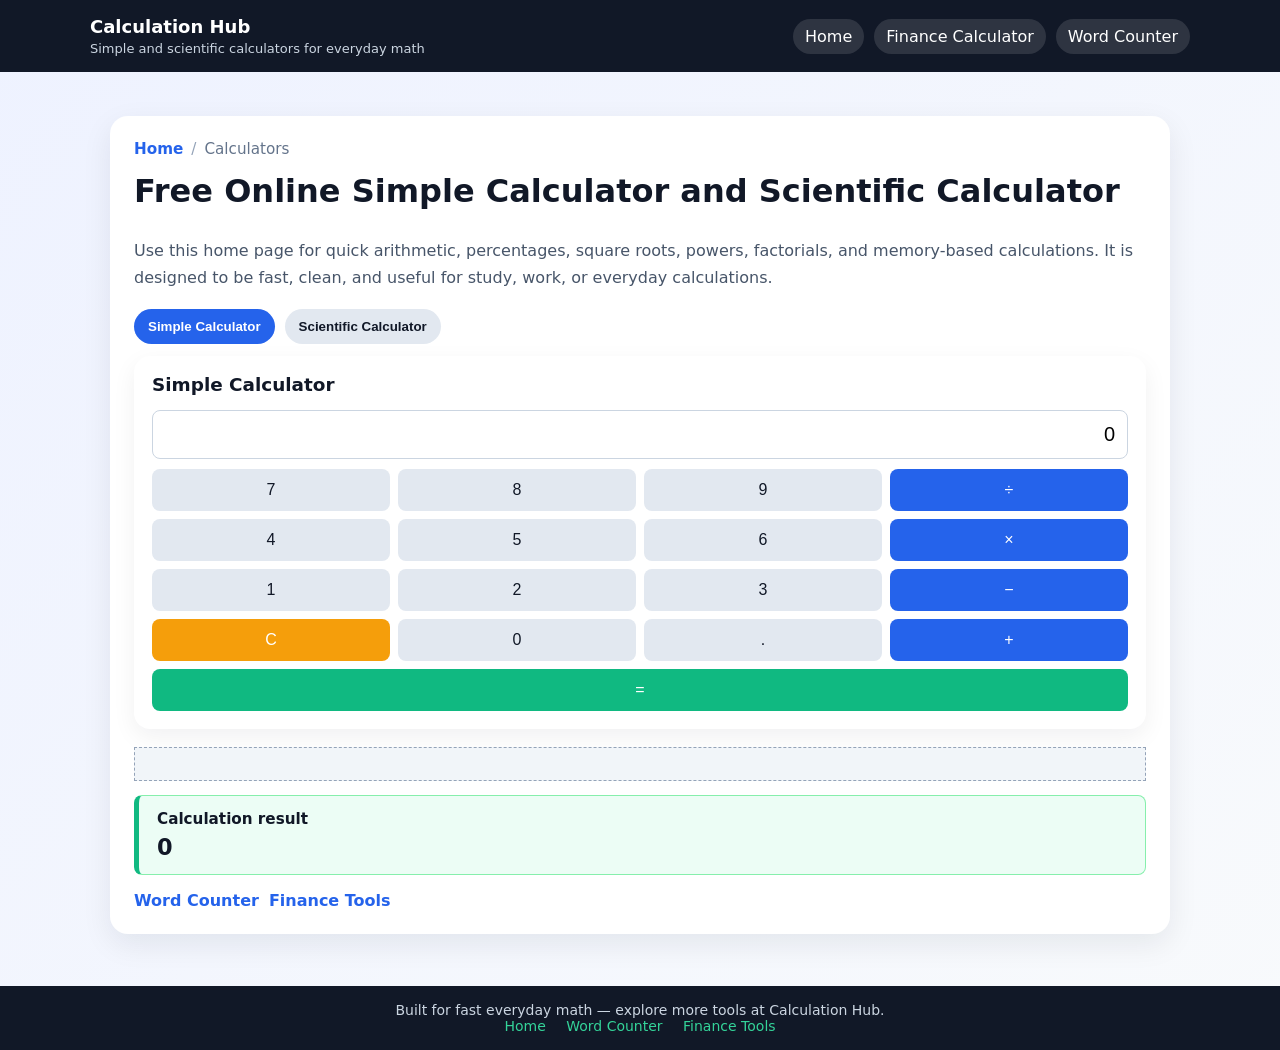
==== commit 741d1e01: "style fixes" ====
--- a/index.html
+++ b/index.html
@@ -140,6 +140,14 @@
             <ins class="adsbygoogle" style="display:block" data-ad-client="ca-pub-1607159692390166" data-ad-slot="7543509719" data-ad-format="auto" data-full-width-responsive="true"></ins>
             <script>(adsbygoogle = window.adsbygoogle || []).push({});</script>
         </div>
+        <section class="result-card calculator-result active" data-calculator="simple" aria-live="polite" aria-label="Simple calculator result">
+            <h3>Calculation result</h3>
+            <output id="simple-result">0</output>
+        </section>
+        <section class="result-card calculator-result" data-calculator="scientific" aria-live="polite" aria-label="Scientific calculator result">
+            <h3>Calculation result</h3>
+            <output id="scientific-result">0</output>
+        </section>
         <div class="link-row">
             <a href="word_counter.html">Word Counter</a>
             <a href="finance.html">Finance Tools</a>
@@ -149,12 +157,19 @@
 <script>
     const simpleDisplay = document.getElementById('simple-display');
     const scientificDisplay = document.getElementById('scientific-display');
+    const simpleResult = document.getElementById('simple-result');
+    const scientificResult = document.getElementById('scientific-result');
     let scientificMemory = 0;
+
+    function updateResult(display, result) {
+        result.textContent = display.value;
+    }
 
     function showCalculator(type) {
         document.querySelectorAll('.calc-tab').forEach(btn => btn.classList.toggle('active', btn.textContent.includes(type === 'simple' ? 'Simple' : 'Scientific')));
         document.querySelectorAll('.tab-panel').forEach(panel => panel.classList.remove('active'));
         document.getElementById(type + '-panel').classList.add('active');
+        document.querySelectorAll('.calculator-result').forEach(result => result.classList.toggle('active', result.dataset.calculator === type));
     }
 
     function toggleMenu() {
@@ -172,6 +187,7 @@
 
     function clearSimple() {
         simpleDisplay.value = '0';
+        updateResult(simpleDisplay, simpleResult);
     }
 
     function calculateSimple() {
@@ -180,6 +196,7 @@
         } catch (error) {
             simpleDisplay.value = 'Error';
         }
+        updateResult(simpleDisplay, simpleResult);
     }
 
     function appendScientific(value) {
@@ -193,6 +210,7 @@
 
     function clearScientific() {
         scientificDisplay.value = '0';
+        updateResult(scientificDisplay, scientificResult);
     }
 
     function calculateScientific() {
@@ -210,6 +228,7 @@
         } catch (error) {
             scientificDisplay.value = 'Error';
         }
+        updateResult(scientificDisplay, scientificResult);
     }
 
     function evaluateScientific(type) {
@@ -217,6 +236,7 @@
 
         if (Number.isNaN(currentValue)) {
             scientificDisplay.value = 'Error';
+            updateResult(scientificDisplay, scientificResult);
             return;
         }
 
@@ -260,6 +280,7 @@
             scientificMemory -= currentValue;
             scientificDisplay.value = scientificMemory.toString();
         }
+        updateResult(scientificDisplay, scientificResult);
     }
 </script>
 <footer class="site-footer">
--- a/assets/common.css
+++ b/assets/common.css
@@ -33,6 +33,7 @@
 }
 .site-header .menu-toggle {
     display: none;
+    width: auto;
     border: none;
     background: transparent;
     padding: 6px;
@@ -89,6 +90,7 @@
         flex-direction: column;
         gap: 8px;
         padding: 10px;
+        background: #111827;
         border-radius: 10px;
         box-shadow: 0 10px 24px rgba(0,0,0,0.25);
         z-index: 30;
--- a/assets/index.css
+++ b/assets/index.css
@@ -17,6 +17,11 @@
 .tab-panel.active { display: block; }
 .card { background: #fff; border-radius: 16px; padding: 18px; box-shadow: 0 8px 24px rgba(15, 23, 42, 0.06); }
 .card h2 { margin-top: 0; font-size: 1.15rem; }
+.result-card { margin-top: 14px; padding: 14px 18px; background: #ecfdf5; border: 1px solid #86efac; border-left: 5px solid var(--accent); border-radius: 8px; }
+.calculator-result { display: none; }
+.calculator-result.active { display: block; }
+.result-card h3 { margin: 0 0 6px; font-size: 0.95rem; color: var(--dark); }
+.result-card output { display: block; color: var(--dark); font-size: 1.4rem; font-weight: 700; overflow-wrap: anywhere; }
 .display { width: 100%; padding: 12px; border-radius: 8px; border: 1px solid #cbd5e1; font-size: 1.25rem; margin-bottom: 10px; text-align: right; }
 .buttons { display: grid; grid-template-columns: repeat(4, 1fr); gap: 8px; }
 .btn { border: none; padding: 12px; border-radius: 8px; font-size: 1rem; cursor: pointer; background: #e2e8f0; color: var(--dark); }
@@ -32,13 +37,15 @@
 @media (max-width: 720px) {
     .container { padding: 14px; }
     .hero { display: flex; flex-direction: column; padding: 18px; }
-    .hero h1 { font-size: 1.5rem; order: 0; }
-    .hero-intro { order: 4; }
-    .calculator-tabs { gap: 8px; order: 1; }
+    .hero h1 { font-size: 1.5rem; order: 6; }
+    .hero-intro { order: 7; }
+    .breadcrumbs { order: 0; }
+    .calculator-tabs { gap: 8px; order: 1; flex-wrap: nowrap; }
     .tab-panel { order: 2; }
-    .calc-tab { width: 100%; }
+    .calc-tab { flex: 1 1 0; min-width: 0; padding: 10px 8px; }
     .buttons, .scientific-grid { gap: 6px; }
     .btn { padding: 10px; font-size: 0.95rem; }
     .ad-slot { order: 3; margin-top: 14px; }
+    .calculator-result { order: 4; }
     .link-row { order: 5; margin-top: 12px; }
 }
